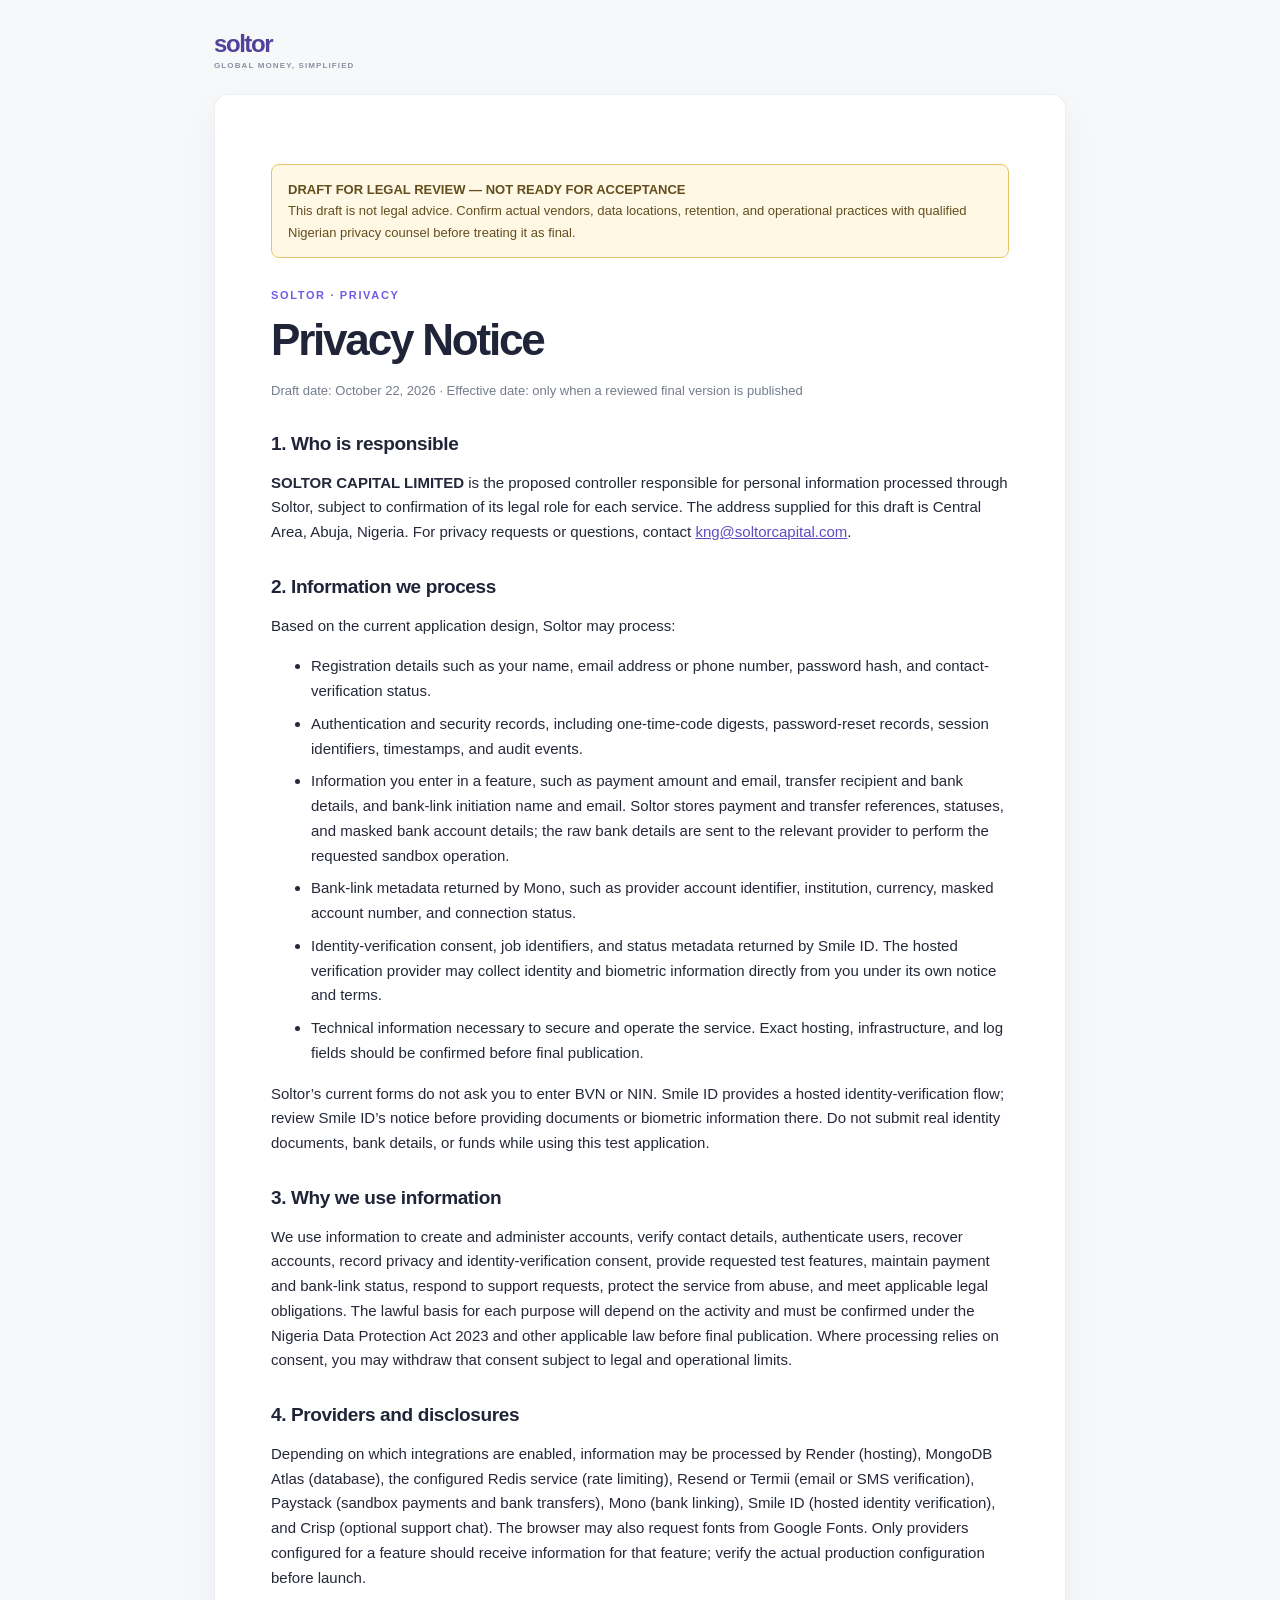
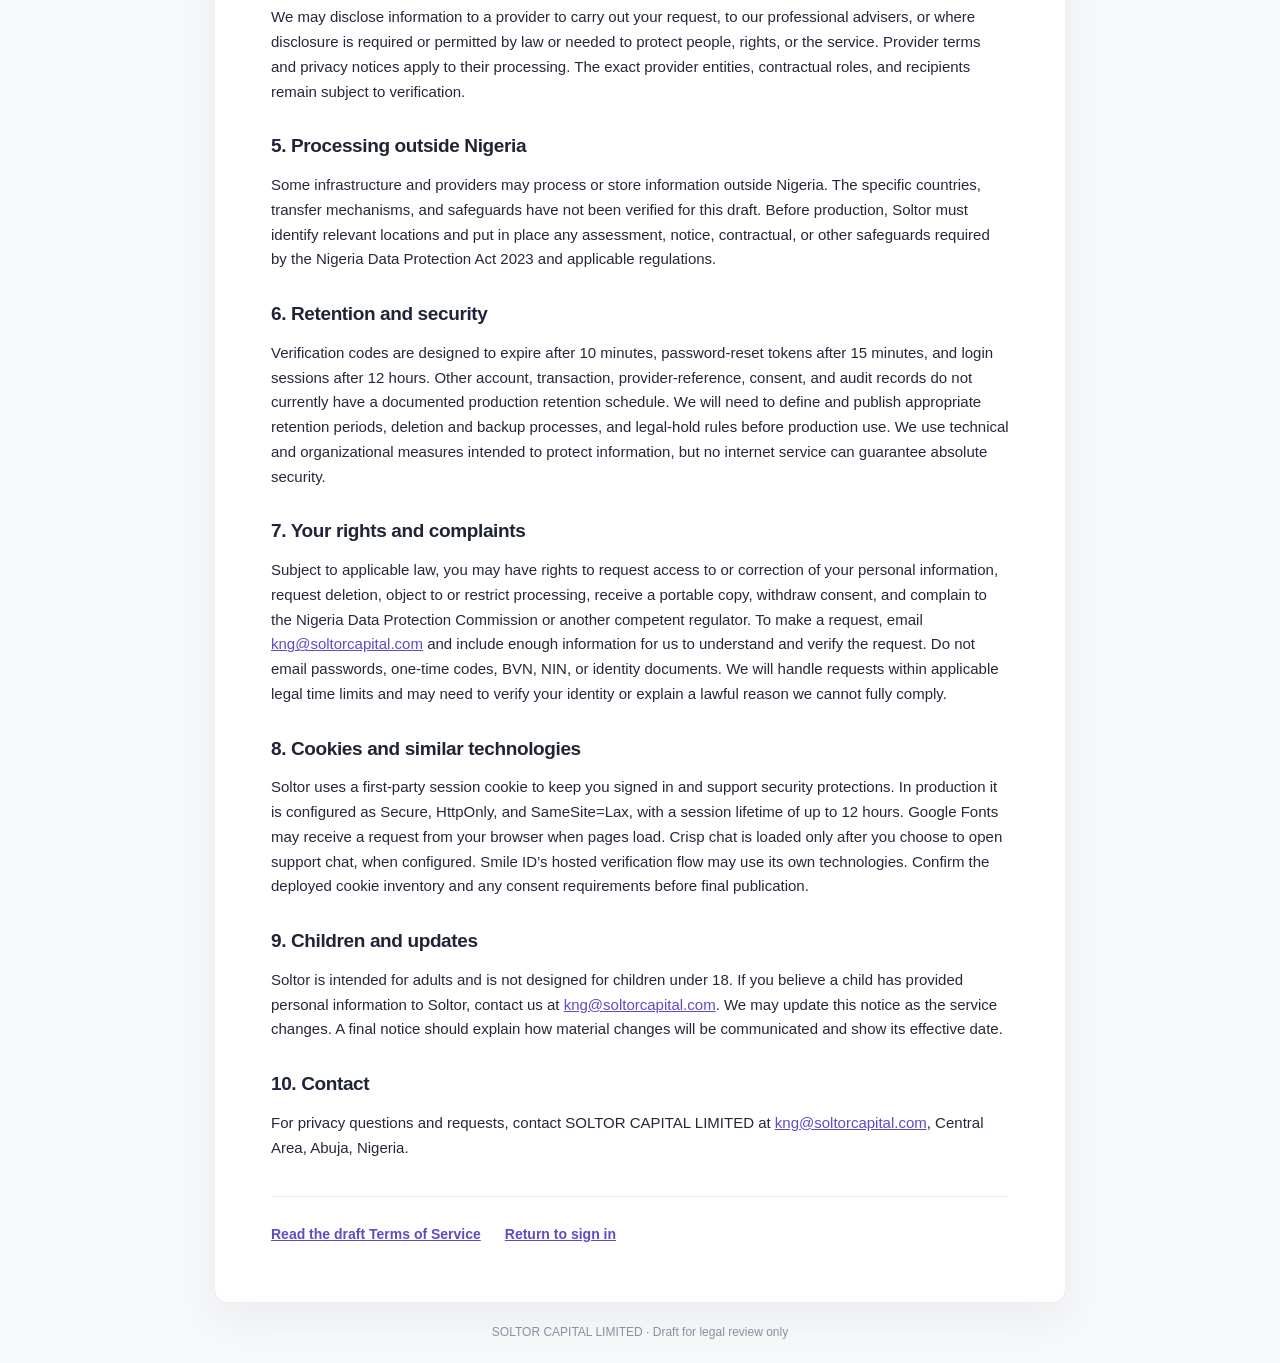
==== privacy.html @ 233b227a "Publish Soltor legal review drafts Add public Terms and Privacy draft pages with review disclosures." ====
<!doctype html>
<html lang="en">
  <head>
    <meta charset="utf-8">
    <meta name="viewport" content="width=device-width, initial-scale=1">
    <meta name="description" content="Draft Privacy Notice for Soltor Capital Limited.">
    <title>Draft Privacy Notice — Soltor</title>
    <link rel="stylesheet" href="legal.css">
  </head>
  <body>
    <main class="legal-shell">
      <a class="legal-brand" href="/">soltor <span>GLOBAL MONEY, SIMPLIFIED</span></a>
      <article class="legal-document">
        <p class="draft-banner"><strong>DRAFT FOR LEGAL REVIEW — NOT READY FOR ACCEPTANCE</strong><br>
          This draft is not legal advice. Confirm actual vendors, data locations, retention, and operational practices with qualified Nigerian privacy counsel before treating it as final.</p>
        <p class="eyebrow">SOLTOR · PRIVACY</p>
        <h1>Privacy Notice</h1>
        <p class="muted">Draft date: October 22, 2026 · Effective date: only when a reviewed final version is published</p>

        <h2>1. Who is responsible</h2>
        <p><strong>SOLTOR CAPITAL LIMITED</strong> is the proposed controller responsible for personal information processed through Soltor, subject to confirmation of its legal role for each service. The address supplied for this draft is Central Area, Abuja, Nigeria. For privacy requests or questions, contact <a href="mailto:kng@soltorcapital.com">kng@soltorcapital.com</a>.</p>

        <h2>2. Information we process</h2>
        <p>Based on the current application design, Soltor may process:</p>
        <ul>
          <li>Registration details such as your name, email address or phone number, password hash, and contact-verification status.</li>
          <li>Authentication and security records, including one-time-code digests, password-reset records, session identifiers, timestamps, and audit events.</li>
          <li>Information you enter in a feature, such as payment amount and email, transfer recipient and bank details, and bank-link initiation name and email. Soltor stores payment and transfer references, statuses, and masked bank account details; the raw bank details are sent to the relevant provider to perform the requested sandbox operation.</li>
          <li>Bank-link metadata returned by Mono, such as provider account identifier, institution, currency, masked account number, and connection status.</li>
          <li>Identity-verification consent, job identifiers, and status metadata returned by Smile ID. The hosted verification provider may collect identity and biometric information directly from you under its own notice and terms.</li>
          <li>Technical information necessary to secure and operate the service. Exact hosting, infrastructure, and log fields should be confirmed before final publication.</li>
        </ul>
        <p>Soltor’s current forms do not ask you to enter BVN or NIN. Smile ID provides a hosted identity-verification flow; review Smile ID’s notice before providing documents or biometric information there. Do not submit real identity documents, bank details, or funds while using this test application.</p>

        <h2>3. Why we use information</h2>
        <p>We use information to create and administer accounts, verify contact details, authenticate users, recover accounts, record privacy and identity-verification consent, provide requested test features, maintain payment and bank-link status, respond to support requests, protect the service from abuse, and meet applicable legal obligations. The lawful basis for each purpose will depend on the activity and must be confirmed under the Nigeria Data Protection Act 2023 and other applicable law before final publication. Where processing relies on consent, you may withdraw that consent subject to legal and operational limits.</p>

        <h2>4. Providers and disclosures</h2>
        <p>Depending on which integrations are enabled, information may be processed by Render (hosting), MongoDB Atlas (database), the configured Redis service (rate limiting), Resend or Termii (email or SMS verification), Paystack (sandbox payments and bank transfers), Mono (bank linking), Smile ID (hosted identity verification), and Crisp (optional support chat). The browser may also request fonts from Google Fonts. Only providers configured for a feature should receive information for that feature; verify the actual production configuration before launch.</p>
        <p>We may disclose information to a provider to carry out your request, to our professional advisers, or where disclosure is required or permitted by law or needed to protect people, rights, or the service. Provider terms and privacy notices apply to their processing. The exact provider entities, contractual roles, and recipients remain subject to verification.</p>

        <h2>5. Processing outside Nigeria</h2>
        <p>Some infrastructure and providers may process or store information outside Nigeria. The specific countries, transfer mechanisms, and safeguards have not been verified for this draft. Before production, Soltor must identify relevant locations and put in place any assessment, notice, contractual, or other safeguards required by the Nigeria Data Protection Act 2023 and applicable regulations.</p>

        <h2>6. Retention and security</h2>
        <p>Verification codes are designed to expire after 10 minutes, password-reset tokens after 15 minutes, and login sessions after 12 hours. Other account, transaction, provider-reference, consent, and audit records do not currently have a documented production retention schedule. We will need to define and publish appropriate retention periods, deletion and backup processes, and legal-hold rules before production use. We use technical and organizational measures intended to protect information, but no internet service can guarantee absolute security.</p>

        <h2>7. Your rights and complaints</h2>
        <p>Subject to applicable law, you may have rights to request access to or correction of your personal information, request deletion, object to or restrict processing, receive a portable copy, withdraw consent, and complain to the Nigeria Data Protection Commission or another competent regulator. To make a request, email <a href="mailto:kng@soltorcapital.com">kng@soltorcapital.com</a> and include enough information for us to understand and verify the request. Do not email passwords, one-time codes, BVN, NIN, or identity documents. We will handle requests within applicable legal time limits and may need to verify your identity or explain a lawful reason we cannot fully comply.</p>

        <h2>8. Cookies and similar technologies</h2>
        <p>Soltor uses a first-party session cookie to keep you signed in and support security protections. In production it is configured as Secure, HttpOnly, and SameSite=Lax, with a session lifetime of up to 12 hours. Google Fonts may receive a request from your browser when pages load. Crisp chat is loaded only after you choose to open support chat, when configured. Smile ID’s hosted verification flow may use its own technologies. Confirm the deployed cookie inventory and any consent requirements before final publication.</p>

        <h2>9. Children and updates</h2>
        <p>Soltor is intended for adults and is not designed for children under 18. If you believe a child has provided personal information to Soltor, contact us at <a href="mailto:kng@soltorcapital.com">kng@soltorcapital.com</a>. We may update this notice as the service changes. A final notice should explain how material changes will be communicated and show its effective date.</p>

        <h2>10. Contact</h2>
        <p>For privacy questions and requests, contact SOLTOR CAPITAL LIMITED at <a href="mailto:kng@soltorcapital.com">kng@soltorcapital.com</a>, Central Area, Abuja, Nigeria.</p>

        <nav class="legal-nav" aria-label="Related pages">
          <a href="/terms">Read the draft Terms of Service</a>
          <a href="/login">Return to sign in</a>
        </nav>
      </article>
      <footer class="legal-footer">SOLTOR CAPITAL LIMITED · Draft for legal review only</footer>
    </main>
  </body>
</html>
---- legal.css ----
:root {
  color-scheme: light;
  font-family: "DM Sans", "Segoe UI", sans-serif;
  color: #25283a;
  background: #f7f8fa;
}
* { box-sizing: border-box; }
body { margin: 0; line-height: 1.65; }
a { color: #604bc3; }
a:focus-visible { outline: 3px solid rgba(117, 88, 232, .35); outline-offset: 3px; }
.legal-shell { max-width: 900px; padding: 32px 24px 20px; margin: 0 auto; }
.legal-brand { display: inline-flex; flex-direction: column; margin: 0 0 24px; color: #51439b; font-size: 24px; font-weight: 800; letter-spacing: -.06em; line-height: 1; text-decoration: none; }
.legal-brand span { margin-top: 6px; color: #8990a0; font-size: 8px; letter-spacing: .14em; }
.legal-document { padding: clamp(24px, 5vw, 56px); border: 1px solid #eceef2; border-radius: 14px; background: #fff; box-shadow: 0 16px 42px rgba(30, 37, 53, .05); }
.draft-banner { padding: 14px 16px; border: 1px solid #e6c36a; border-radius: 8px; color: #634e1e; background: #fff8e5; font-size: 13px; }
.eyebrow { margin: 28px 0 8px; color: #7558e8; font-size: 11px; font-weight: 700; letter-spacing: .15em; }
h1, h2 { color: #202438; line-height: 1.25; }
h1 { margin: 0 0 8px; font-size: clamp(30px, 6vw, 44px); letter-spacing: -.05em; }
h2 { margin: 30px 0 8px; font-size: 19px; letter-spacing: -.02em; }
p, li { font-size: 15px; }
li + li { margin-top: 8px; }
.muted { color: #747c8d; font-size: 13px; }
.legal-nav { display: flex; flex-wrap: wrap; gap: 12px 24px; padding-top: 26px; margin-top: 36px; border-top: 1px solid #eceef2; font-size: 14px; font-weight: 700; }
.legal-footer { padding: 20px 0 0; color: #8990a0; font-size: 12px; text-align: center; }
@media (max-width: 600px) {
  .legal-shell { padding: 20px 14px; }
  .legal-document { padding: 22px 18px; }
}
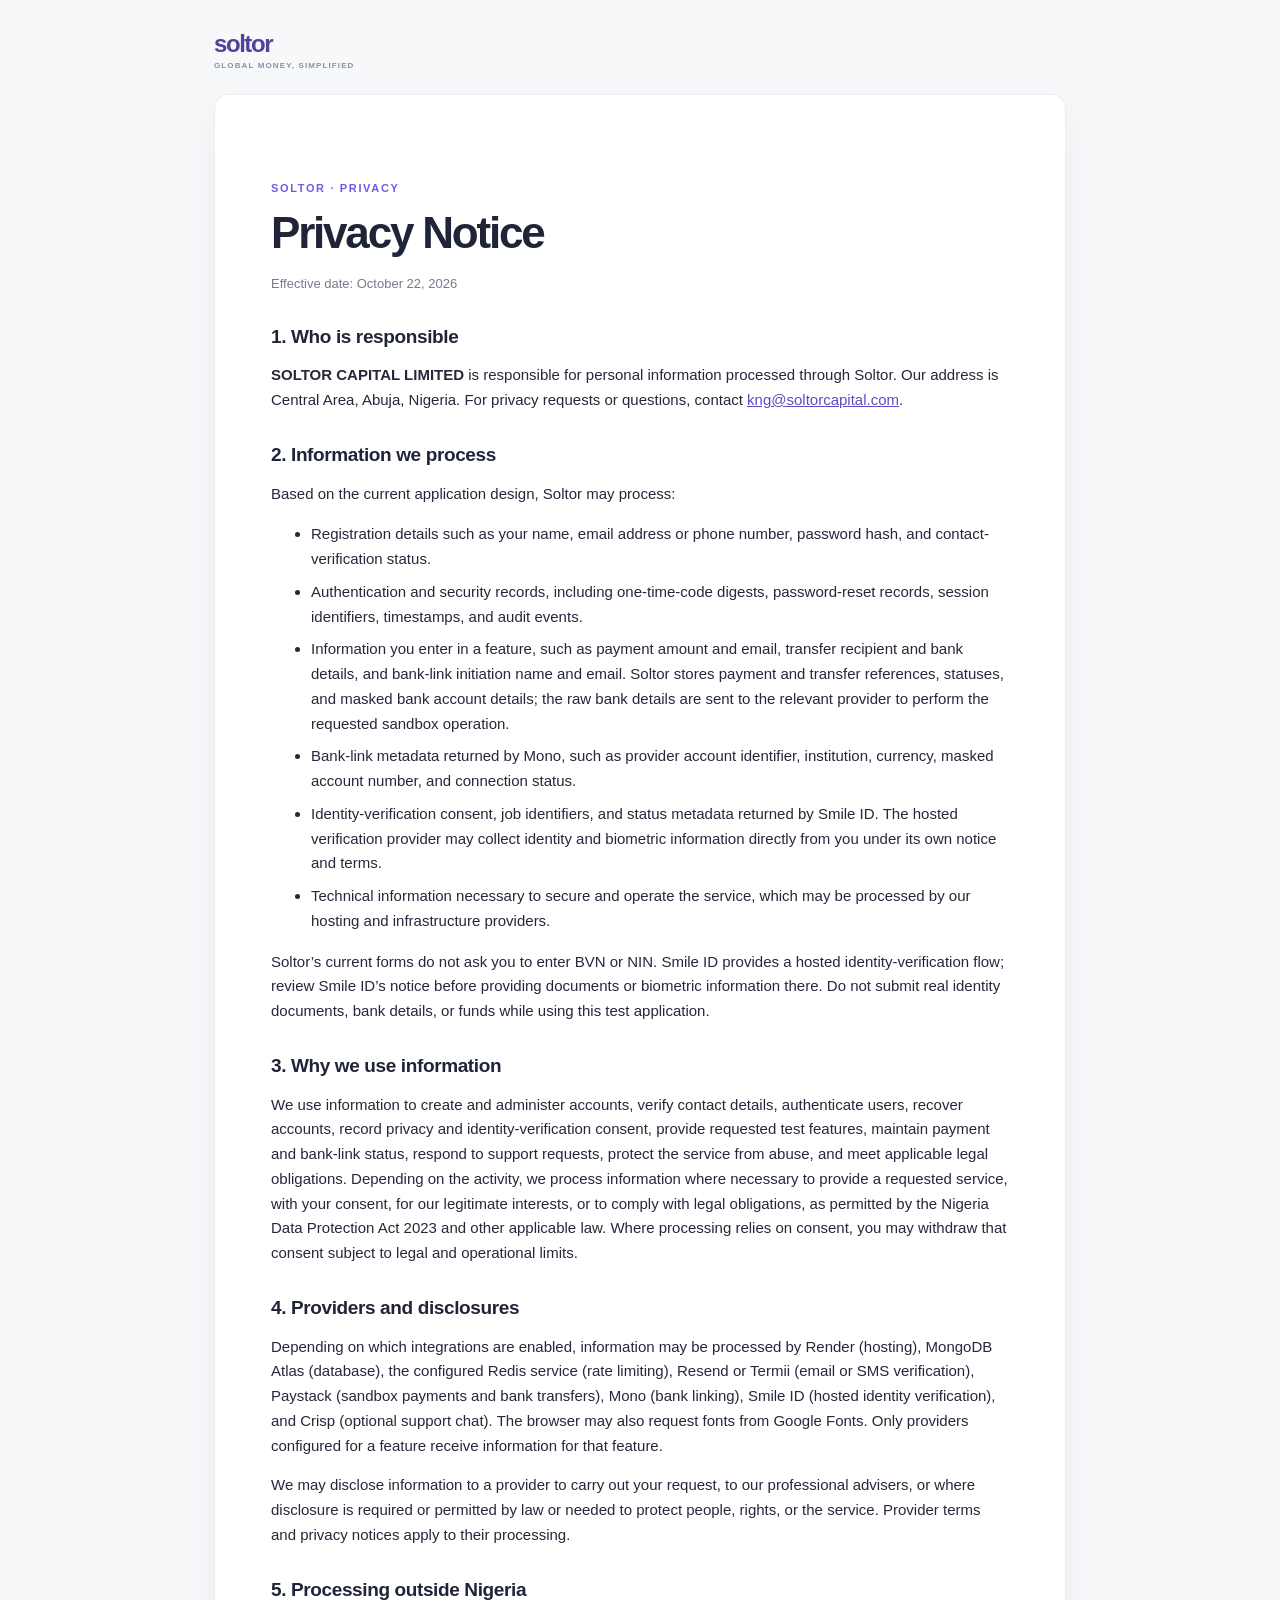
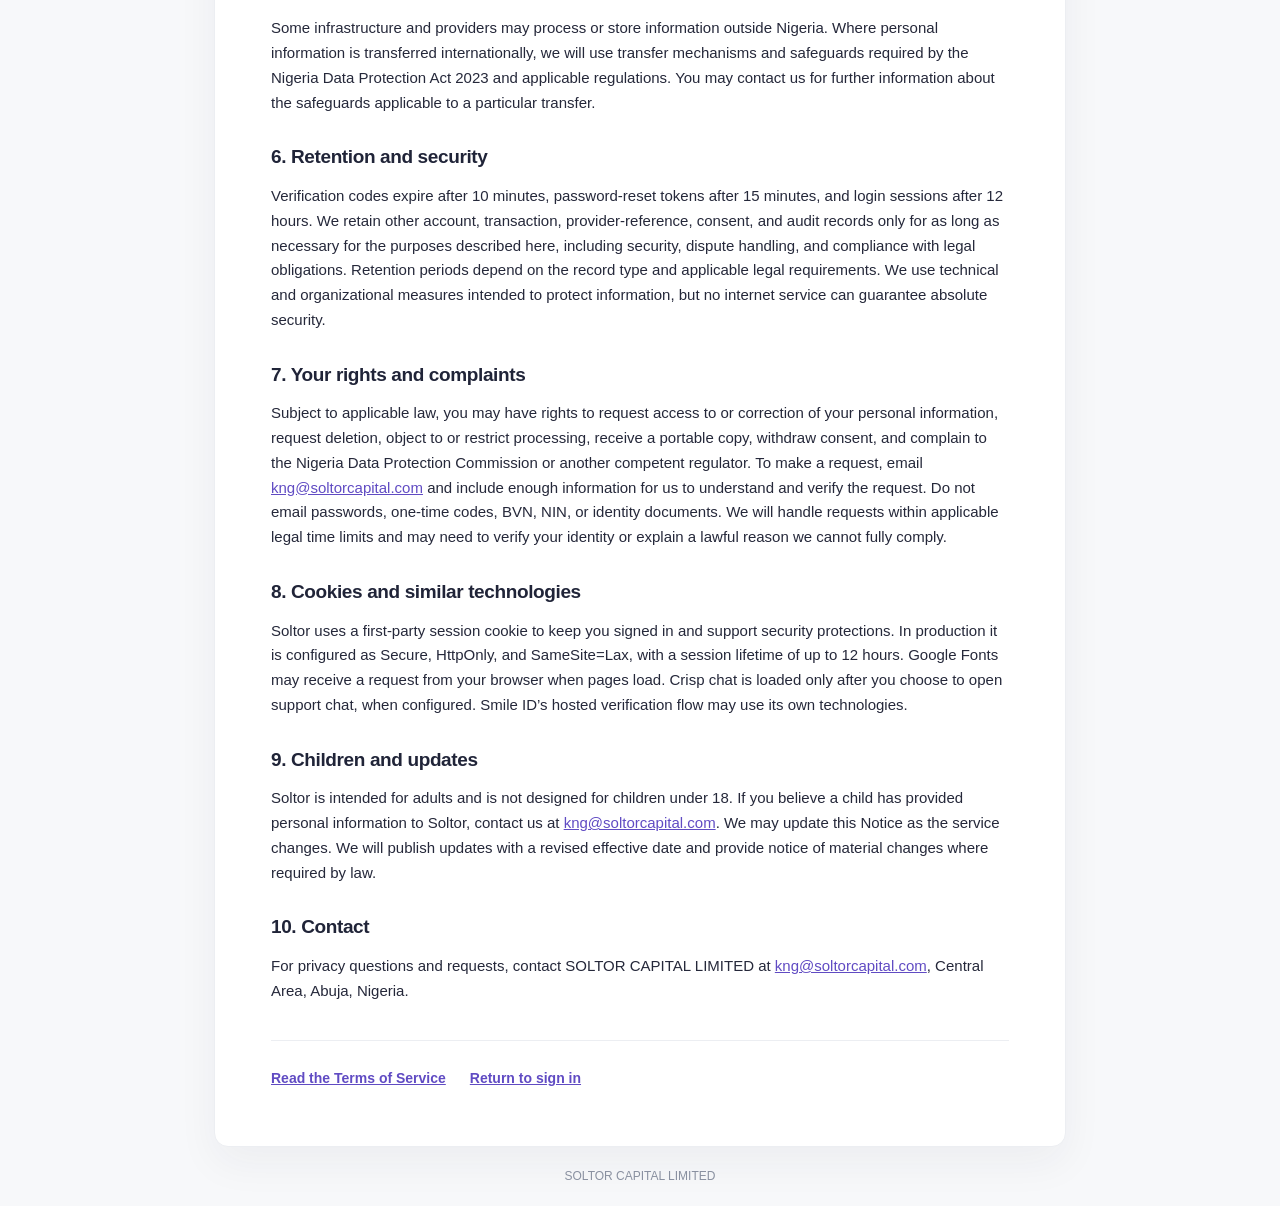
==== commit 3c40a9ca: "Finalize Soltor legal notices Publish the reviewed Terms of Service and Privacy Notice as current us" ====
--- a/privacy.html
+++ b/privacy.html
@@ -3,22 +3,20 @@
   <head>
     <meta charset="utf-8">
     <meta name="viewport" content="width=device-width, initial-scale=1">
-    <meta name="description" content="Draft Privacy Notice for Soltor Capital Limited.">
-    <title>Draft Privacy Notice — Soltor</title>
+    <meta name="description" content="Privacy Notice for Soltor Capital Limited.">
+    <title>Privacy Notice — Soltor</title>
     <link rel="stylesheet" href="legal.css">
   </head>
   <body>
     <main class="legal-shell">
       <a class="legal-brand" href="/">soltor <span>GLOBAL MONEY, SIMPLIFIED</span></a>
       <article class="legal-document">
-        <p class="draft-banner"><strong>DRAFT FOR LEGAL REVIEW — NOT READY FOR ACCEPTANCE</strong><br>
-          This draft is not legal advice. Confirm actual vendors, data locations, retention, and operational practices with qualified Nigerian privacy counsel before treating it as final.</p>
         <p class="eyebrow">SOLTOR · PRIVACY</p>
         <h1>Privacy Notice</h1>
-        <p class="muted">Draft date: October 22, 2026 · Effective date: only when a reviewed final version is published</p>
+        <p class="muted">Effective date: October 22, 2026</p>
 
         <h2>1. Who is responsible</h2>
-        <p><strong>SOLTOR CAPITAL LIMITED</strong> is the proposed controller responsible for personal information processed through Soltor, subject to confirmation of its legal role for each service. The address supplied for this draft is Central Area, Abuja, Nigeria. For privacy requests or questions, contact <a href="mailto:kng@soltorcapital.com">kng@soltorcapital.com</a>.</p>
+        <p><strong>SOLTOR CAPITAL LIMITED</strong> is responsible for personal information processed through Soltor. Our address is Central Area, Abuja, Nigeria. For privacy requests or questions, contact <a href="mailto:kng@soltorcapital.com">kng@soltorcapital.com</a>.</p>
 
         <h2>2. Information we process</h2>
         <p>Based on the current application design, Soltor may process:</p>
@@ -28,41 +26,41 @@
           <li>Information you enter in a feature, such as payment amount and email, transfer recipient and bank details, and bank-link initiation name and email. Soltor stores payment and transfer references, statuses, and masked bank account details; the raw bank details are sent to the relevant provider to perform the requested sandbox operation.</li>
           <li>Bank-link metadata returned by Mono, such as provider account identifier, institution, currency, masked account number, and connection status.</li>
           <li>Identity-verification consent, job identifiers, and status metadata returned by Smile ID. The hosted verification provider may collect identity and biometric information directly from you under its own notice and terms.</li>
-          <li>Technical information necessary to secure and operate the service. Exact hosting, infrastructure, and log fields should be confirmed before final publication.</li>
+          <li>Technical information necessary to secure and operate the service, which may be processed by our hosting and infrastructure providers.</li>
         </ul>
         <p>Soltor’s current forms do not ask you to enter BVN or NIN. Smile ID provides a hosted identity-verification flow; review Smile ID’s notice before providing documents or biometric information there. Do not submit real identity documents, bank details, or funds while using this test application.</p>
 
         <h2>3. Why we use information</h2>
-        <p>We use information to create and administer accounts, verify contact details, authenticate users, recover accounts, record privacy and identity-verification consent, provide requested test features, maintain payment and bank-link status, respond to support requests, protect the service from abuse, and meet applicable legal obligations. The lawful basis for each purpose will depend on the activity and must be confirmed under the Nigeria Data Protection Act 2023 and other applicable law before final publication. Where processing relies on consent, you may withdraw that consent subject to legal and operational limits.</p>
+        <p>We use information to create and administer accounts, verify contact details, authenticate users, recover accounts, record privacy and identity-verification consent, provide requested test features, maintain payment and bank-link status, respond to support requests, protect the service from abuse, and meet applicable legal obligations. Depending on the activity, we process information where necessary to provide a requested service, with your consent, for our legitimate interests, or to comply with legal obligations, as permitted by the Nigeria Data Protection Act 2023 and other applicable law. Where processing relies on consent, you may withdraw that consent subject to legal and operational limits.</p>
 
         <h2>4. Providers and disclosures</h2>
-        <p>Depending on which integrations are enabled, information may be processed by Render (hosting), MongoDB Atlas (database), the configured Redis service (rate limiting), Resend or Termii (email or SMS verification), Paystack (sandbox payments and bank transfers), Mono (bank linking), Smile ID (hosted identity verification), and Crisp (optional support chat). The browser may also request fonts from Google Fonts. Only providers configured for a feature should receive information for that feature; verify the actual production configuration before launch.</p>
-        <p>We may disclose information to a provider to carry out your request, to our professional advisers, or where disclosure is required or permitted by law or needed to protect people, rights, or the service. Provider terms and privacy notices apply to their processing. The exact provider entities, contractual roles, and recipients remain subject to verification.</p>
+        <p>Depending on which integrations are enabled, information may be processed by Render (hosting), MongoDB Atlas (database), the configured Redis service (rate limiting), Resend or Termii (email or SMS verification), Paystack (sandbox payments and bank transfers), Mono (bank linking), Smile ID (hosted identity verification), and Crisp (optional support chat). The browser may also request fonts from Google Fonts. Only providers configured for a feature receive information for that feature.</p>
+        <p>We may disclose information to a provider to carry out your request, to our professional advisers, or where disclosure is required or permitted by law or needed to protect people, rights, or the service. Provider terms and privacy notices apply to their processing.</p>
 
         <h2>5. Processing outside Nigeria</h2>
-        <p>Some infrastructure and providers may process or store information outside Nigeria. The specific countries, transfer mechanisms, and safeguards have not been verified for this draft. Before production, Soltor must identify relevant locations and put in place any assessment, notice, contractual, or other safeguards required by the Nigeria Data Protection Act 2023 and applicable regulations.</p>
+        <p>Some infrastructure and providers may process or store information outside Nigeria. Where personal information is transferred internationally, we will use transfer mechanisms and safeguards required by the Nigeria Data Protection Act 2023 and applicable regulations. You may contact us for further information about the safeguards applicable to a particular transfer.</p>
 
         <h2>6. Retention and security</h2>
-        <p>Verification codes are designed to expire after 10 minutes, password-reset tokens after 15 minutes, and login sessions after 12 hours. Other account, transaction, provider-reference, consent, and audit records do not currently have a documented production retention schedule. We will need to define and publish appropriate retention periods, deletion and backup processes, and legal-hold rules before production use. We use technical and organizational measures intended to protect information, but no internet service can guarantee absolute security.</p>
+        <p>Verification codes expire after 10 minutes, password-reset tokens after 15 minutes, and login sessions after 12 hours. We retain other account, transaction, provider-reference, consent, and audit records only for as long as necessary for the purposes described here, including security, dispute handling, and compliance with legal obligations. Retention periods depend on the record type and applicable legal requirements. We use technical and organizational measures intended to protect information, but no internet service can guarantee absolute security.</p>
 
         <h2>7. Your rights and complaints</h2>
         <p>Subject to applicable law, you may have rights to request access to or correction of your personal information, request deletion, object to or restrict processing, receive a portable copy, withdraw consent, and complain to the Nigeria Data Protection Commission or another competent regulator. To make a request, email <a href="mailto:kng@soltorcapital.com">kng@soltorcapital.com</a> and include enough information for us to understand and verify the request. Do not email passwords, one-time codes, BVN, NIN, or identity documents. We will handle requests within applicable legal time limits and may need to verify your identity or explain a lawful reason we cannot fully comply.</p>
 
         <h2>8. Cookies and similar technologies</h2>
-        <p>Soltor uses a first-party session cookie to keep you signed in and support security protections. In production it is configured as Secure, HttpOnly, and SameSite=Lax, with a session lifetime of up to 12 hours. Google Fonts may receive a request from your browser when pages load. Crisp chat is loaded only after you choose to open support chat, when configured. Smile ID’s hosted verification flow may use its own technologies. Confirm the deployed cookie inventory and any consent requirements before final publication.</p>
+        <p>Soltor uses a first-party session cookie to keep you signed in and support security protections. In production it is configured as Secure, HttpOnly, and SameSite=Lax, with a session lifetime of up to 12 hours. Google Fonts may receive a request from your browser when pages load. Crisp chat is loaded only after you choose to open support chat, when configured. Smile ID’s hosted verification flow may use its own technologies.</p>
 
         <h2>9. Children and updates</h2>
-        <p>Soltor is intended for adults and is not designed for children under 18. If you believe a child has provided personal information to Soltor, contact us at <a href="mailto:kng@soltorcapital.com">kng@soltorcapital.com</a>. We may update this notice as the service changes. A final notice should explain how material changes will be communicated and show its effective date.</p>
+        <p>Soltor is intended for adults and is not designed for children under 18. If you believe a child has provided personal information to Soltor, contact us at <a href="mailto:kng@soltorcapital.com">kng@soltorcapital.com</a>. We may update this Notice as the service changes. We will publish updates with a revised effective date and provide notice of material changes where required by law.</p>
 
         <h2>10. Contact</h2>
         <p>For privacy questions and requests, contact SOLTOR CAPITAL LIMITED at <a href="mailto:kng@soltorcapital.com">kng@soltorcapital.com</a>, Central Area, Abuja, Nigeria.</p>
 
         <nav class="legal-nav" aria-label="Related pages">
-          <a href="/terms">Read the draft Terms of Service</a>
+          <a href="/terms">Read the Terms of Service</a>
           <a href="/login">Return to sign in</a>
         </nav>
       </article>
-      <footer class="legal-footer">SOLTOR CAPITAL LIMITED · Draft for legal review only</footer>
+      <footer class="legal-footer">SOLTOR CAPITAL LIMITED</footer>
     </main>
   </body>
 </html>
